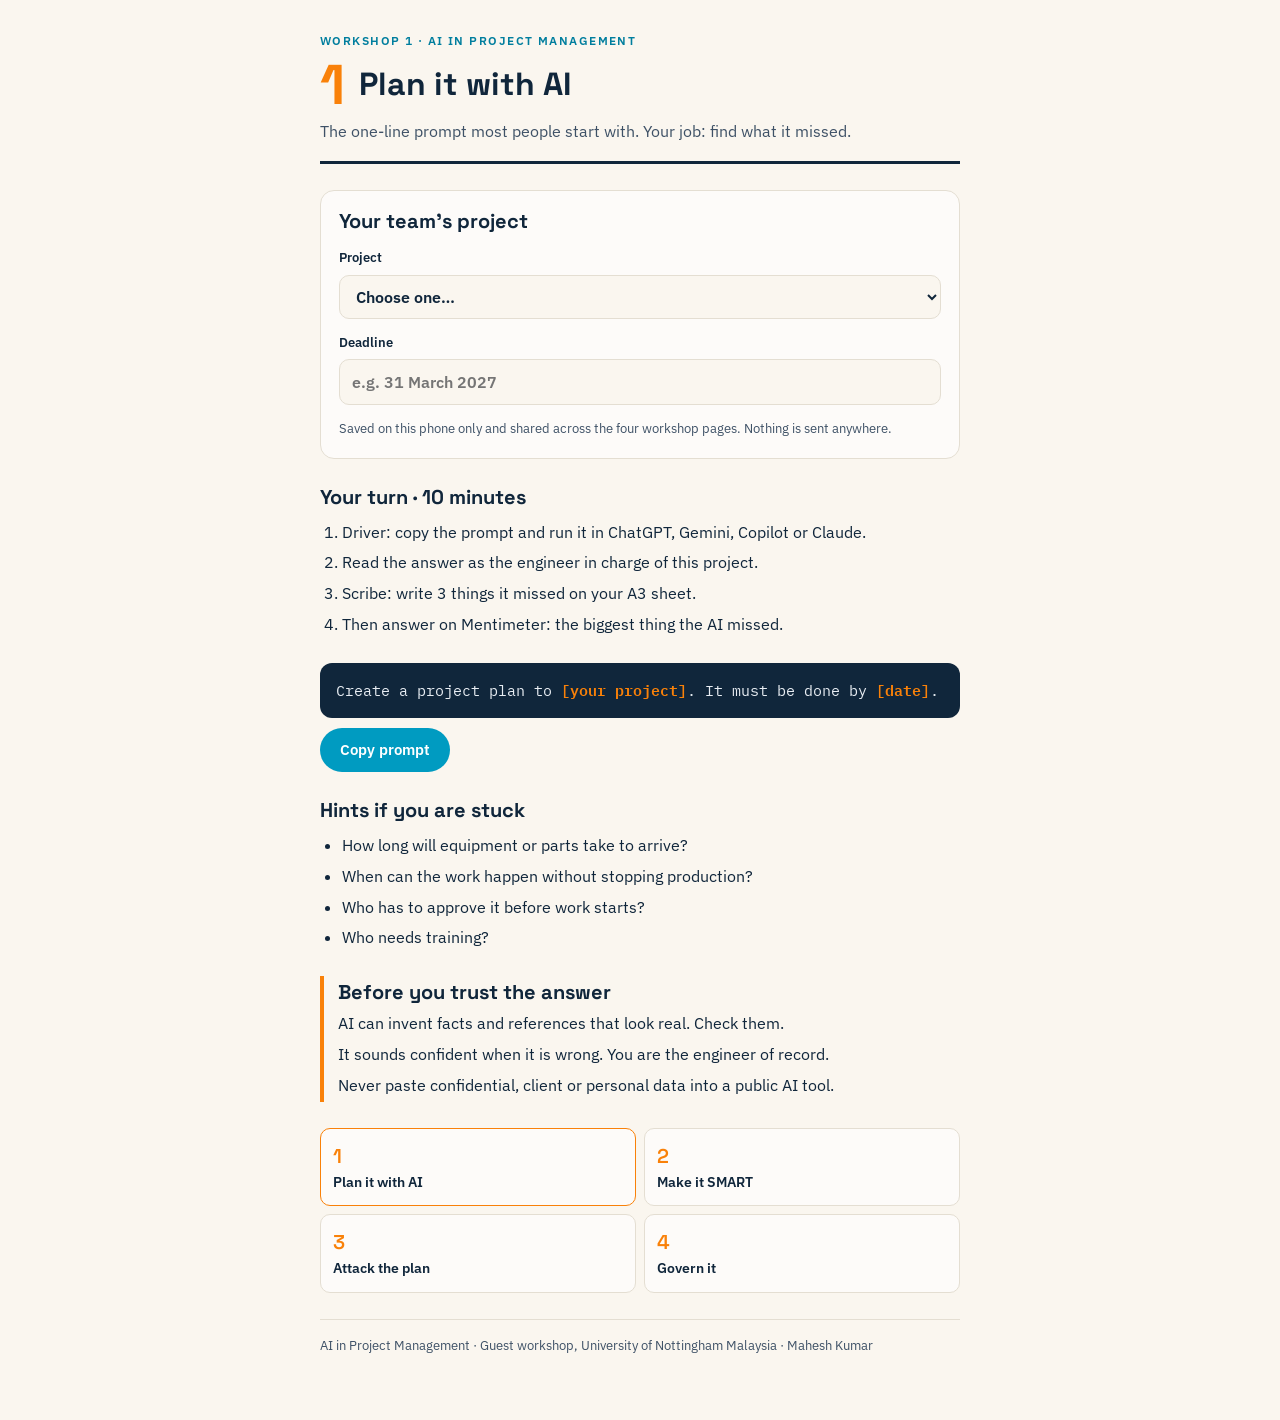
==== ws1.html @ 8dd33591 "Create ws1.html" ====
<!doctype html>
<html lang="en">
<head>
<meta charset="utf-8">
<meta name="viewport" content="width=device-width, initial-scale=1, viewport-fit=cover">
<title>Plan it with AI</title>
<link rel="preconnect" href="https://fonts.googleapis.com">
<link rel="stylesheet" href="https://fonts.googleapis.com/css2?family=IBM+Plex+Mono:wght@400;600&family=IBM+Plex+Sans:wght@400;600&family=Space+Grotesk:wght@600;700&display=swap">
<link rel="stylesheet" href="kit.css">
</head>
<body>
<div class="wrap">
<header><span class="eyebrow">Workshop 1 · AI in Project Management</span><div class="top"><span class="big">1</span><h1>Plan it with AI</h1></div><p class="lede">The one-line prompt most people start with. Your job: find what it missed.</p></header>
<section class="mine" aria-labelledby="mine-h"><h2 id="mine-h">Your team’s project</h2><label for="project">Project<select id="project"><option value="">Choose one…</option><option>install and commission a new CNC machine in our workshop</option><option>set up a 3D-printing lab for our department</option><option>relocate a production line to a new area of the factory</option><option>build a test rig for fatigue testing</option><option>run a student robotics competition</option><option>add rooftop solar panels to a factory</option><option value="__own">Our own project…</option></select></label><label for="own" id="own-wrap" hidden>Describe your project<input id="own" type="text" placeholder="e.g. upgrade the compressed-air system"></label><label for="deadline">Deadline<input id="deadline" type="text" placeholder="e.g. 31 March 2027"></label><p>Saved on this phone only and shared across the four workshop pages. Nothing is sent anywhere.</p></section>
<section class="block" aria-labelledby="do-h"><h2 id="do-h">Your turn · 10 minutes</h2><ol class="steps"><li>Driver: copy the prompt and run it in ChatGPT, Gemini, Copilot or Claude.</li><li>Read the answer as the engineer in charge of this project.</li><li>Scribe: write 3 things it missed on your A3 sheet.</li><li>Then answer on Mentimeter: the biggest thing the AI missed.</li></ol></section>
<section class="block"><pre class="prompt" id="p1" data-tpl="Create a project plan to {project}. It must be done by {deadline}."></pre><button class="copy" type="button" data-target="p1">Copy prompt</button></section>
<section class="block"><h2>Hints if you are stuck</h2><ul class="steps"><li>How long will equipment or parts take to arrive?</li><li>When can the work happen without stopping production?</li><li>Who has to approve it before work starts?</li><li>Who needs training?</li></ul></section>
<div class="watch"><h2>Before you trust the answer</h2><p>AI can invent facts and references that look real. Check them.</p><p>It sounds confident when it is wrong. You are the engineer of record.</p><p>Never paste confidential, client or personal data into a public AI tool.</p></div>
<nav aria-label="Workshops"><a href="ws1.html" aria-current="page"><span>1</span>Plan it with AI</a><a href="ws2.html"><span>2</span>Make it SMART</a><a href="ws3.html"><span>3</span>Attack the plan</a><a href="ws4.html"><span>4</span>Govern it</a></nav>
<footer>AI in Project Management · Guest workshop, University of Nottingham Malaysia · Mahesh Kumar</footer>
</div>
<script src="kit.js"></script>
</body>
</html>
---- kit.css ----
:root {
  --bg: #FAF6EF; --surface: #FDFBF9; --ink: #10263B; --ink-soft: #3E5166; --line: #E4DED2;
  --sky: #007E9E; --sky-fill: #009BC1; --orange: #F98109; --code-bg: #10263B; --code-ink: #E8EDF3; --slot: #F98109;
  --font-display: 'Space Grotesk', 'Segoe UI', Arial, sans-serif;
  --font-body: 'IBM Plex Sans', 'Segoe UI', Arial, sans-serif;
  --font-mono: 'IBM Plex Mono', Consolas, 'Courier New', monospace;
}
@media (prefers-color-scheme: dark) {
  :root { --bg: #0B1C2C; --surface: #10263B; --ink: #F3F4F5; --ink-soft: #B9C4CF; --line: #24405A;
    --sky: #3CC3E3; --code-bg: #061320; --slot: #FFA34A; color-scheme: dark; }
}
* { box-sizing: border-box; }
[hidden] { display: none !important; }
body { margin: 0; background: var(--bg); color: var(--ink); font-family: var(--font-body); font-size: 16px; line-height: 1.55;
  padding-left: max(16px, env(safe-area-inset-left, 0px)); padding-right: max(16px, env(safe-area-inset-right, 0px)); }
.wrap { max-width: 640px; margin: 0 auto; padding-block: 24px 64px; display: flex; flex-direction: column; gap: 26px; }
header { display: flex; flex-direction: column; gap: 6px; border-bottom: 3px solid var(--ink); padding-block: 8px 18px; }
.top { display: flex; align-items: center; gap: 14px; }
.big { font-family: var(--font-display); font-size: 56px; font-weight: 700; line-height: 1; color: var(--orange); }
.eyebrow { font-size: 12px; font-weight: 600; letter-spacing: .12em; text-transform: uppercase; color: var(--sky); }
h1 { font-family: var(--font-display); font-size: 32px; line-height: 1.1; margin: 0; text-wrap: balance; }
h2 { font-family: var(--font-display); font-size: 20px; margin: 0; line-height: 1.25; }
.lede { margin: 0; color: var(--ink-soft); }
.mine { background: var(--surface); border: 1px solid var(--line); border-radius: 14px; padding: 18px; display: flex; flex-direction: column; gap: 14px; }
.mine p { margin: 0; font-size: 13px; color: var(--ink-soft); }
label { display: flex; flex-direction: column; gap: 6px; font-size: 13px; font-weight: 600; }
input, textarea, select { font: inherit; font-size: 16px; color: var(--ink); background: var(--bg); border: 1px solid var(--line); border-radius: 10px; padding: 10px 12px; width: 100%; }
textarea { min-height: 72px; resize: vertical; }
input:focus-visible, textarea:focus-visible, select:focus-visible, button:focus-visible, a:focus-visible { outline: 3px solid var(--sky-fill); outline-offset: 2px; }
.block { display: flex; flex-direction: column; gap: 10px; }
.prompt { background: var(--code-bg); color: var(--code-ink); border-radius: 12px; padding: 16px; font-family: var(--font-mono); font-size: 14.5px; line-height: 1.6; white-space: pre-wrap; overflow-wrap: anywhere; margin: 0; }
.slot { color: var(--slot); font-weight: 600; }
button.copy { align-self: flex-start; font: inherit; font-weight: 600; font-size: 15px; border: 0; border-radius: 999px; padding: 10px 20px; background: var(--sky-fill); color: #FFFFFF; cursor: pointer; min-height: 44px; }
button.copy[data-done] { background: var(--ink); color: var(--bg); }
.steps { margin: 0; padding-left: 22px; display: flex; flex-direction: column; gap: 6px; }
.check { list-style: none; margin: 0; padding: 0; display: grid; gap: 8px; }
.check li { display: flex; gap: 10px; align-items: baseline; background: var(--surface); border: 1px solid var(--line); border-radius: 10px; padding: 10px 12px; }
.check b { font-family: var(--font-display); color: var(--sky); min-width: 18px; }
.watch { border-left: 4px solid var(--orange); padding: 4px 0 4px 14px; display: flex; flex-direction: column; gap: 6px; }
.watch p { margin: 0; }
nav { display: grid; grid-template-columns: repeat(2, minmax(0, 1fr)); gap: 8px; }
nav a { display: block; text-decoration: none; color: var(--ink); background: var(--surface); border: 1px solid var(--line); border-radius: 10px; padding: 12px; font-weight: 600; font-size: 14px; }
nav a[aria-current] { border-color: var(--orange); }
nav a span { display: block; font-family: var(--font-display); color: var(--orange); font-size: 20px; }
footer { font-size: 13px; color: var(--ink-soft); border-top: 1px solid var(--line); padding-top: 16px; }
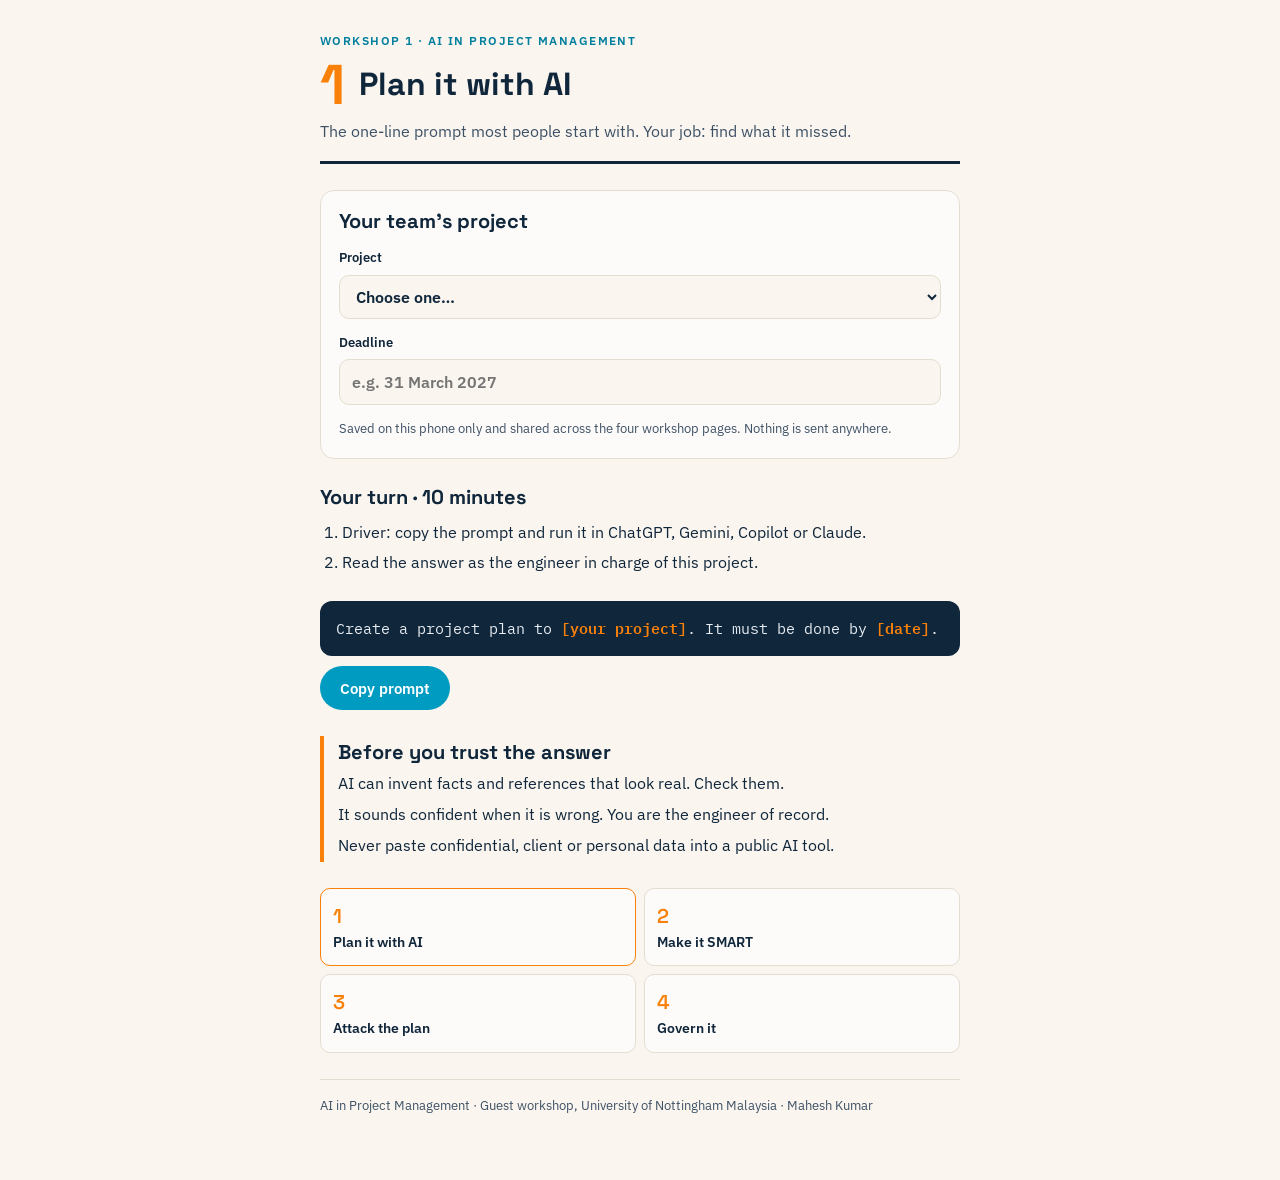
==== commit c222adb0: "Workshop 1: two steps only, remove hints Removed redundant steps in the project activity section and" ====
--- a/ws1.html
+++ b/ws1.html
@@ -12,9 +12,8 @@
 <div class="wrap">
 <header><span class="eyebrow">Workshop 1 · AI in Project Management</span><div class="top"><span class="big">1</span><h1>Plan it with AI</h1></div><p class="lede">The one-line prompt most people start with. Your job: find what it missed.</p></header>
 <section class="mine" aria-labelledby="mine-h"><h2 id="mine-h">Your team’s project</h2><label for="project">Project<select id="project"><option value="">Choose one…</option><option>install and commission a new CNC machine in our workshop</option><option>set up a 3D-printing lab for our department</option><option>relocate a production line to a new area of the factory</option><option>build a test rig for fatigue testing</option><option>run a student robotics competition</option><option>add rooftop solar panels to a factory</option><option value="__own">Our own project…</option></select></label><label for="own" id="own-wrap" hidden>Describe your project<input id="own" type="text" placeholder="e.g. upgrade the compressed-air system"></label><label for="deadline">Deadline<input id="deadline" type="text" placeholder="e.g. 31 March 2027"></label><p>Saved on this phone only and shared across the four workshop pages. Nothing is sent anywhere.</p></section>
-<section class="block" aria-labelledby="do-h"><h2 id="do-h">Your turn · 10 minutes</h2><ol class="steps"><li>Driver: copy the prompt and run it in ChatGPT, Gemini, Copilot or Claude.</li><li>Read the answer as the engineer in charge of this project.</li><li>Scribe: write 3 things it missed on your A3 sheet.</li><li>Then answer on Mentimeter: the biggest thing the AI missed.</li></ol></section>
+<section class="block" aria-labelledby="do-h"><h2 id="do-h">Your turn · 10 minutes</h2><ol class="steps"><li>Driver: copy the prompt and run it in ChatGPT, Gemini, Copilot or Claude.</li><li>Read the answer as the engineer in charge of this project.</li></ol></section>
 <section class="block"><pre class="prompt" id="p1" data-tpl="Create a project plan to {project}. It must be done by {deadline}."></pre><button class="copy" type="button" data-target="p1">Copy prompt</button></section>
-<section class="block"><h2>Hints if you are stuck</h2><ul class="steps"><li>How long will equipment or parts take to arrive?</li><li>When can the work happen without stopping production?</li><li>Who has to approve it before work starts?</li><li>Who needs training?</li></ul></section>
 <div class="watch"><h2>Before you trust the answer</h2><p>AI can invent facts and references that look real. Check them.</p><p>It sounds confident when it is wrong. You are the engineer of record.</p><p>Never paste confidential, client or personal data into a public AI tool.</p></div>
 <nav aria-label="Workshops"><a href="ws1.html" aria-current="page"><span>1</span>Plan it with AI</a><a href="ws2.html"><span>2</span>Make it SMART</a><a href="ws3.html"><span>3</span>Attack the plan</a><a href="ws4.html"><span>4</span>Govern it</a></nav>
 <footer>AI in Project Management · Guest workshop, University of Nottingham Malaysia · Mahesh Kumar</footer>
